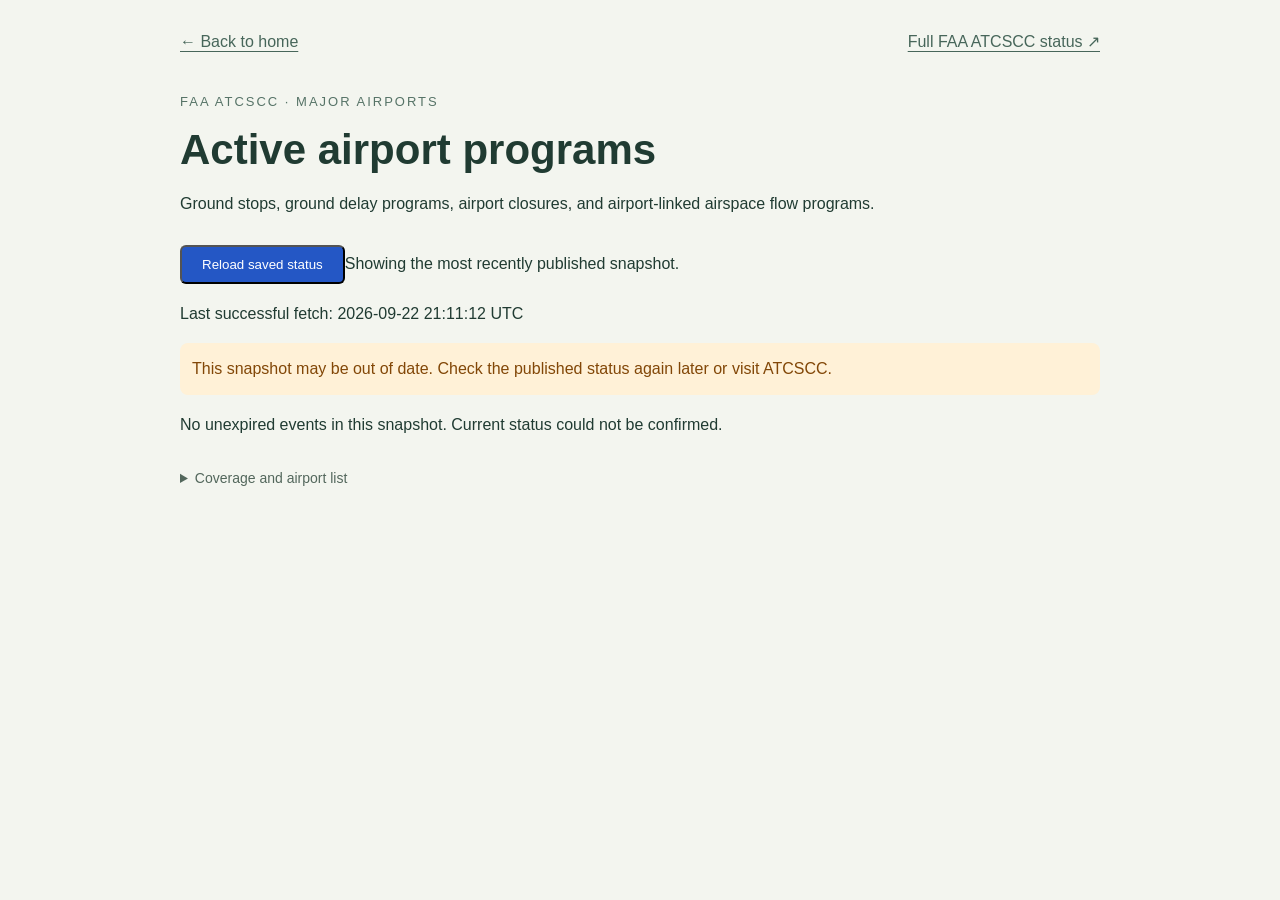
==== airport-status.html @ 46989ac3 "Add scheduled airport status refresh" ====
<!DOCTYPE html>
<html lang="en">
<head>
    <meta charset="UTF-8">
    <meta name="viewport" content="width=device-width, initial-scale=1.0">
    <title>Airport Status | Han Gao</title>
    <link rel="stylesheet" href="style.css">
    <script src="airport-status.js" defer></script>
</head>
<body class="mahjong-page">
    <main class="game-shell">
        <nav class="game-nav"><a class="home-link" href="index.html">← Back to home</a><a class="home-link" href="https://nasstatus.faa.gov">Full FAA ATCSCC status ↗</a></nav>
        <header><p class="eyebrow">FAA ATCSCC · MAJOR AIRPORTS</p><h1>Active airport programs</h1><p>Ground stops, ground delay programs, airport closures, and airport-linked airspace flow programs.</p></header>
        <div class="status-actions"><button class="button" id="refresh-airport-status" type="button">Reload saved status</button><span id="refresh-status" role="status" aria-live="polite">Showing the most recently published snapshot.</span></div>
        <p id="status-updated">Loading latest snapshot…</p>
        <p id="status-message" role="status" aria-live="polite"></p>
        <div id="airport-events"></div>
        <details class="rules"><summary>Coverage and airport list</summary>
            <p id="status-coverage">Routine delays, general aviation restrictions, and airports without qualifying events are hidden. This is not a complete list of CDM initiatives.</p>
            <p id="airport-list"></p>
            <p>This page loads the saved snapshot when opened. The button reloads that file; its freshness depends on the scheduled updater and site publishing. Times are UTC. An unlisted airport does not necessarily have no delays.</p>
        </details>
        <noscript>Enable JavaScript to view the status snapshot.</noscript>
    </main>
</body>
</html>
---- style.css ----
body {
    font-family: sans-serif;
    margin: 0;
    padding: 40px;
}

.button {
    display: inline-block;
    padding: 10px 20px;
    border-radius: 6px;
    background-color: #2457c5;
    color: white;
    text-decoration: none;
}

.button:hover {
    background-color: #1b4194;
}

.button:focus-visible {
    outline: 3px solid #2457c5;
    outline-offset: 3px;
}

/* Sichuan mahjong practice */
.mahjong-page { background: #f3f5ef; color: #203b32; padding: 32px 20px; }
.game-shell { max-width: 920px; margin: auto; }
.home-link { color: #47665a; text-underline-offset: 4px; }
.game-shell header { margin: 40px 0 28px; }
.eyebrow { color: #567367; font-size: 13px; letter-spacing: 2px; }
.game-shell h1 { font-size: clamp(28px, 5vw, 42px); margin: 12px 0; }
.game-shell p { line-height: 1.7; }
.game-meta, .panel-heading { display: flex; justify-content: space-between; align-items: center; gap: 12px; flex-wrap: wrap; }
.game-meta { margin-bottom: 14px; font-size: 14px; }
.hand-panel { background: #174e40; color: #fff; border-radius: 16px; padding: 24px; box-shadow: inset 0 0 0 5px #ffffff0b; }
.game-shell h2 { font-size: 18px; margin: 0; }
#missing-suit { font-size: 14px; color: #d0e6d8; }
.hand { display: flex; gap: 6px; flex-wrap: wrap; margin-top: 24px; }
.tile { box-sizing: border-box; display: inline-flex; flex-direction: column; align-items: center; justify-content: center; gap: 2px; width: 52px; min-height: 72px; border: 1px solid #d6d8cb; border-bottom: 5px solid #c6cfb9; border-radius: 7px; background: #fffdf3; font: inherit; font-weight: 700; line-height: 1.1; flex-shrink: 0; }
.tile-number { font-size: 26px; }
.suit-0 { color: #ad3732; }.suit-1 { color: #285a9c; }.suit-2 { color: #26704a; }
.answer-panel { background: white; padding: 24px; margin-top: 20px; border: 1px solid #dce3d7; border-radius: 16px; }
#selection-help { font-size: 14px; color: #607469; }
.choice-row { display: grid; grid-template-columns: repeat(9, minmax(0, 1fr)); gap: 8px; max-width: 620px; margin: 12px 0; }
.choice-row .tile { width: 100%; cursor: pointer; }
.choice-row .tile:disabled { opacity: .3; cursor: default; }
.choice-row .tile[aria-pressed="true"] { background: #dbe8ff; border-color: #447ad2; box-shadow: 0 0 0 2px #447ad2; }
.choice-row .tile.answer-correct { opacity: 1; background: #dcf2df; border-color: #328148; box-shadow: 0 0 0 2px #328148; }
.choice-row .tile.answer-wrong { opacity: 1; background: #ffe3de; border-color: #b84132; box-shadow: 0 0 0 2px #b84132; }
.game-actions { display: flex; gap: 10px; flex-wrap: wrap; margin-top: 24px; }
.game-actions button { font: inherit; cursor: pointer; border: 1px solid transparent; }
.game-actions .button { background: #205e4c; }
.secondary { background: #f0f3ee; color: #294d3e; border-radius: 6px; padding: 10px 20px; }
.game-actions button:disabled { opacity: .45; cursor: default; }
.game-shell button:focus-visible, .game-shell summary:focus-visible { outline: 3px solid #d38a15; outline-offset: 4px; }
#feedback:not(:empty) { border-top: 1px solid #dce3d7; margin-top: 22px; padding-top: 14px; }
#feedback p { margin: 5px 0; }
.rules { margin-top: 24px; color: #53675c; font-size: 14px; }
.rules summary { cursor: pointer; padding: 8px 0; }
@media (max-width: 540px) {
    .mahjong-page { padding: 20px 12px; }
    .hand-panel, .answer-panel { padding: 18px 12px; }
    .hand { gap: 4px; }
    .hand .tile { width: 38px; min-height: 58px; }
    .choice-row { gap: 5px; }
    .choice-row .tile { min-height: 58px; font-size: 13px; }
    .tile-number { font-size: 22px; }
    .game-actions button { padding: 10px 14px; }
}

.game-nav { display: flex; align-items: center; justify-content: space-between; gap: 16px; flex-wrap: wrap; }
.language-picker { display: flex; align-items: center; gap: 10px; font-size: 13px; }
.language-picker select { font: inherit; color: #203b32; background: white; border: 1px solid #bccabd; padding: 8px; border-radius: 6px; }
.language-picker select:focus-visible { outline: 3px solid #d38a15; outline-offset: 3px; }
.tile { padding: 3px; }
.tile svg { display: block; width: 100%; height: 62px; pointer-events: none; }
.suit-label { font-size: 13px; font-weight: 600; color: #607469; margin: 16px 0 4px; }
.choice-row { margin-top: 4px; }
@media (max-width: 540px) {
    .tile svg { height: 48px; }
    .choice-row .tile { padding: 1px; }
}

.airport-event + .airport-event { border-top: 1px solid #dce3d7; margin-top: 20px; padding-top: 8px; }
.airport-event h3 { font-size: 16px; }
#status-message:not(:empty) { color: #824707; background: #fff1d7; border-radius: 8px; padding: 12px; }
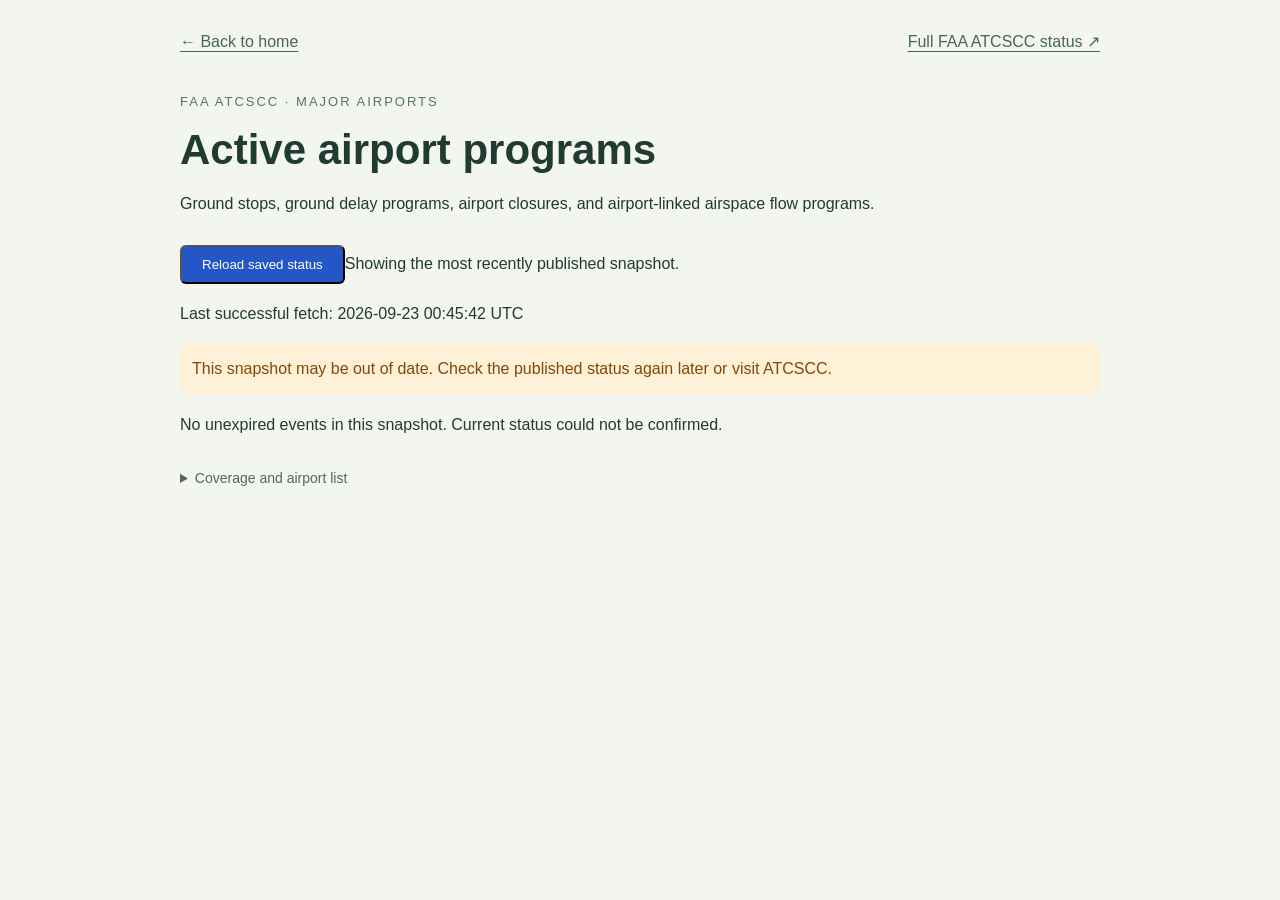
==== commit 0c775e41: "Open FAA status in a new tab" ====
--- a/airport-status.html
+++ b/airport-status.html
@@ -9,7 +9,7 @@
 </head>
 <body class="mahjong-page">
     <main class="game-shell">
-        <nav class="game-nav"><a class="home-link" href="index.html">← Back to home</a><a class="home-link" href="https://nasstatus.faa.gov">Full FAA ATCSCC status ↗</a></nav>
+        <nav class="game-nav"><a class="home-link" href="index.html">← Back to home</a><a class="home-link" href="https://nasstatus.faa.gov" target="_blank" rel="noopener noreferrer">Full FAA ATCSCC status ↗</a></nav>
         <header><p class="eyebrow">FAA ATCSCC · MAJOR AIRPORTS</p><h1>Active airport programs</h1><p>Ground stops, ground delay programs, airport closures, and airport-linked airspace flow programs.</p></header>
         <div class="status-actions"><button class="button" id="refresh-airport-status" type="button">Reload saved status</button><span id="refresh-status" role="status" aria-live="polite">Showing the most recently published snapshot.</span></div>
         <p id="status-updated">Loading latest snapshot…</p>
